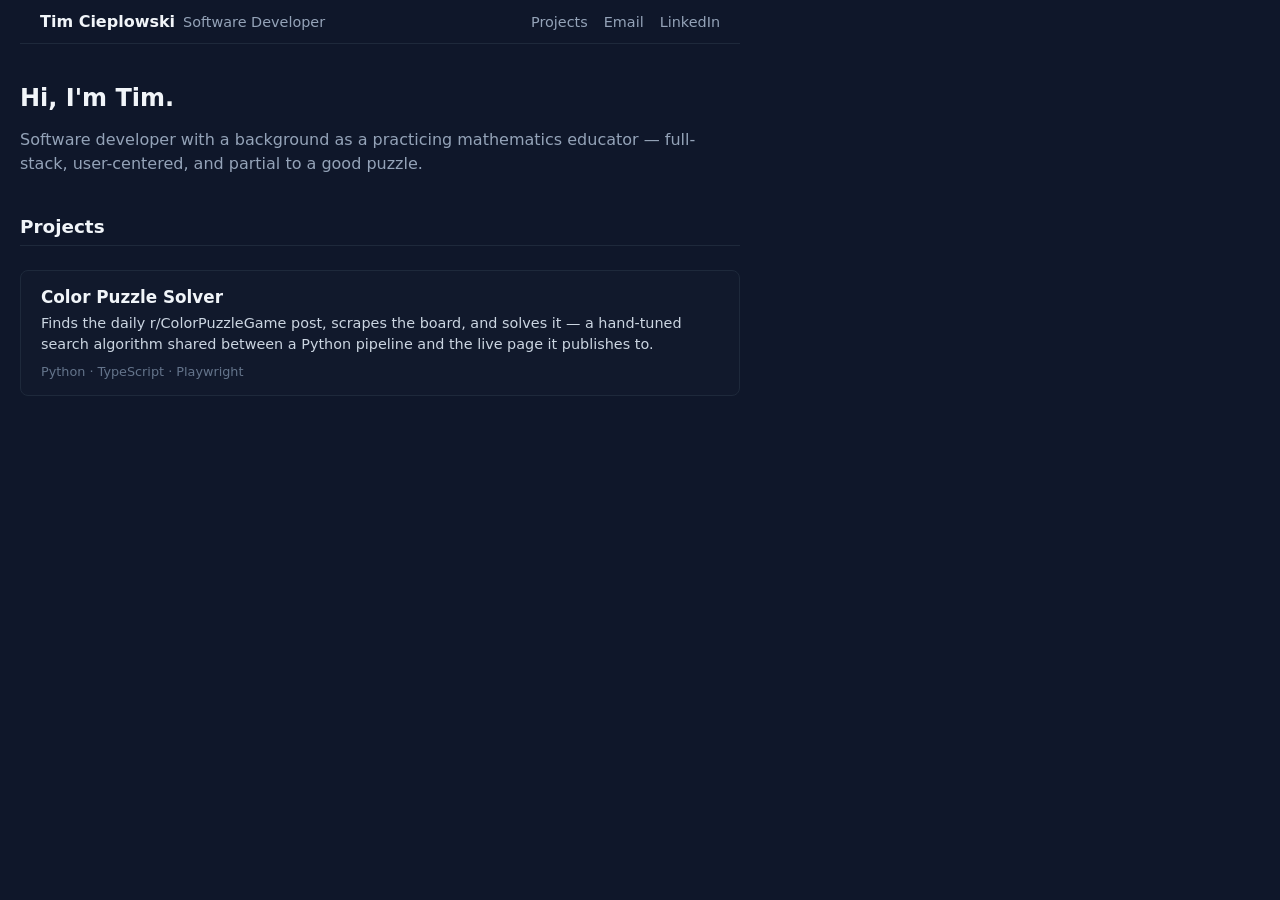
==== index.html @ 9eb48ba0 "Initial commit: landing page and shared portfolio header Co-Authored-By: Claude Sonnet 5 <noreply@an" ====
<!DOCTYPE html>
<html lang="en">
<head>
<meta charset="UTF-8">
<title>Tim Cieplowski</title>
<meta name="viewport" content="width=device-width, initial-scale=1.0">
<style>
  body {
    font-family: system-ui, sans-serif;
    background: #0f172a;
    color: #f1f5f9;
    max-width: 720px;
    margin: 0;
    padding: 0 1.25rem 3rem;
  }
  h1 { font-size: 1.5rem; margin-top: 2.5rem; }
  h2 { font-size: 1.15rem; margin-top: 2.5rem; border-bottom: 1px solid #1e293b; padding-bottom: 0.5rem; }
  p { color: #cbd5e1; line-height: 1.5; }
  .tagline { color: #94a3b8; }
  .projects { display: flex; flex-direction: column; gap: 1rem; margin-top: 1.5rem; }
  .project {
    display: block;
    border: 1px solid #1e293b;
    border-radius: 0.5rem;
    padding: 1rem 1.25rem;
    text-decoration: none;
    color: inherit;
    background: #1e293b22;
  }
  .project:hover { border-color: #334155; background: #1e293b55; }
  .project h3 { margin: 0 0 0.35rem; font-size: 1.05rem; color: #f1f5f9; }
  .project p { margin: 0; font-size: 0.9rem; }
  .project .tags { margin-top: 0.5rem; font-size: 0.8rem; color: #64748b; }
</style>
</head>
<body>
  <script src="header.js" defer></script>

  <h1>Hi, I'm Tim.</h1>
  <p class="tagline">Software developer with a background as a practicing mathematics educator — full-stack, user-centered, and partial to a good puzzle.</p>

  <h2 id="projects">Projects</h2>
  <div class="projects">
    <a class="project" href="https://timteachesmath.github.io/color-puzzle-solver/">
      <h3>Color Puzzle Solver</h3>
      <p>Finds the daily r/ColorPuzzleGame post, scrapes the board, and solves it — a hand-tuned search algorithm shared between a Python pipeline and the live page it publishes to.</p>
      <div class="tags">Python · TypeScript · Playwright</div>
    </a>
  </div>
</body>
</html>
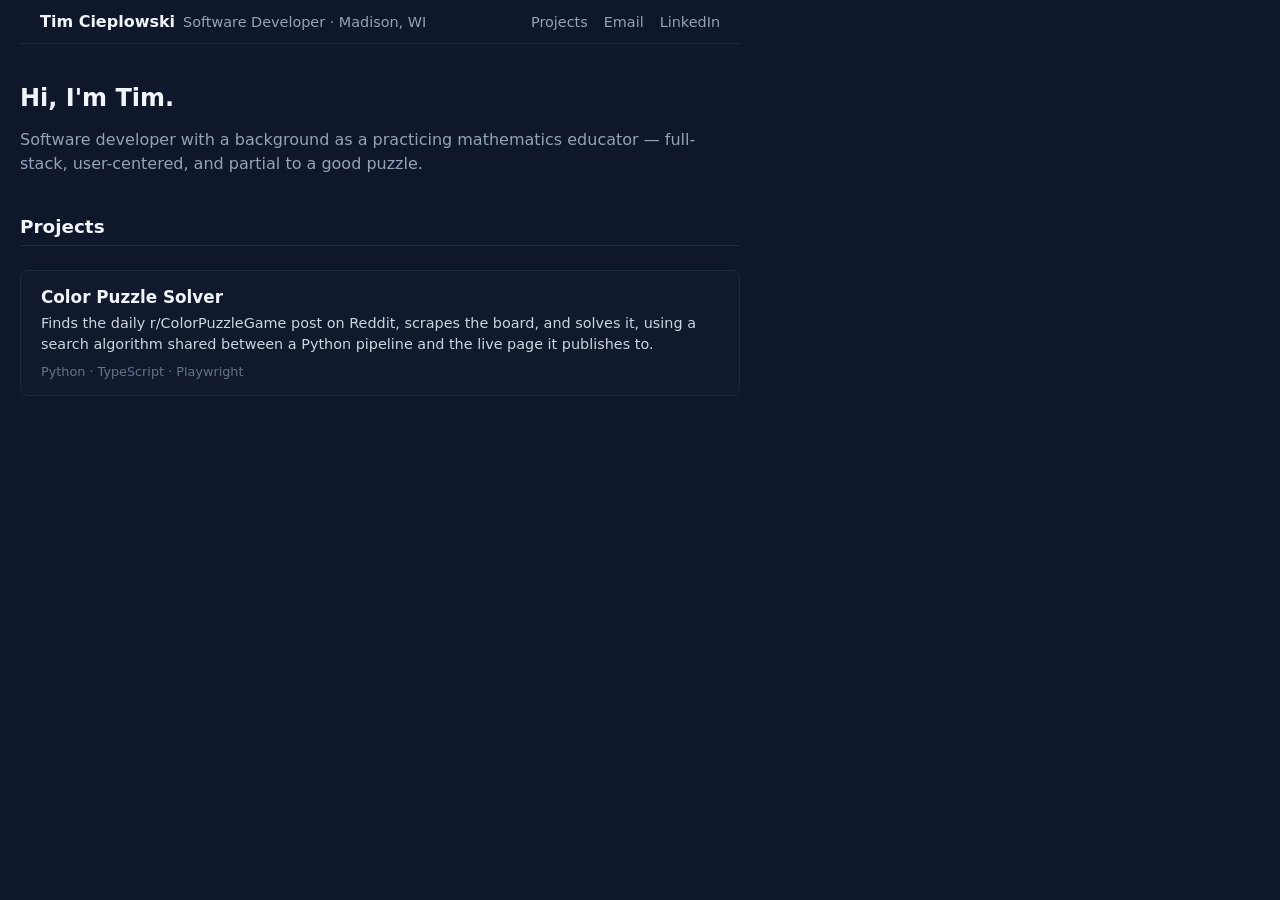
==== commit d8eb8295: "Match header details to resume, refine project description Co-Authored-By: Claude Sonnet 5 <noreply@" ====
--- a/index.html
+++ b/index.html
@@ -43,7 +43,7 @@
   <div class="projects">
     <a class="project" href="https://timteachesmath.github.io/color-puzzle-solver/">
       <h3>Color Puzzle Solver</h3>
-      <p>Finds the daily r/ColorPuzzleGame post, scrapes the board, and solves it — a hand-tuned search algorithm shared between a Python pipeline and the live page it publishes to.</p>
+      <p>Finds the daily r/ColorPuzzleGame post on Reddit, scrapes the board, and solves it, using a search algorithm shared between a Python pipeline and the live page it publishes to.</p>
       <div class="tags">Python · TypeScript · Playwright</div>
     </a>
   </div>
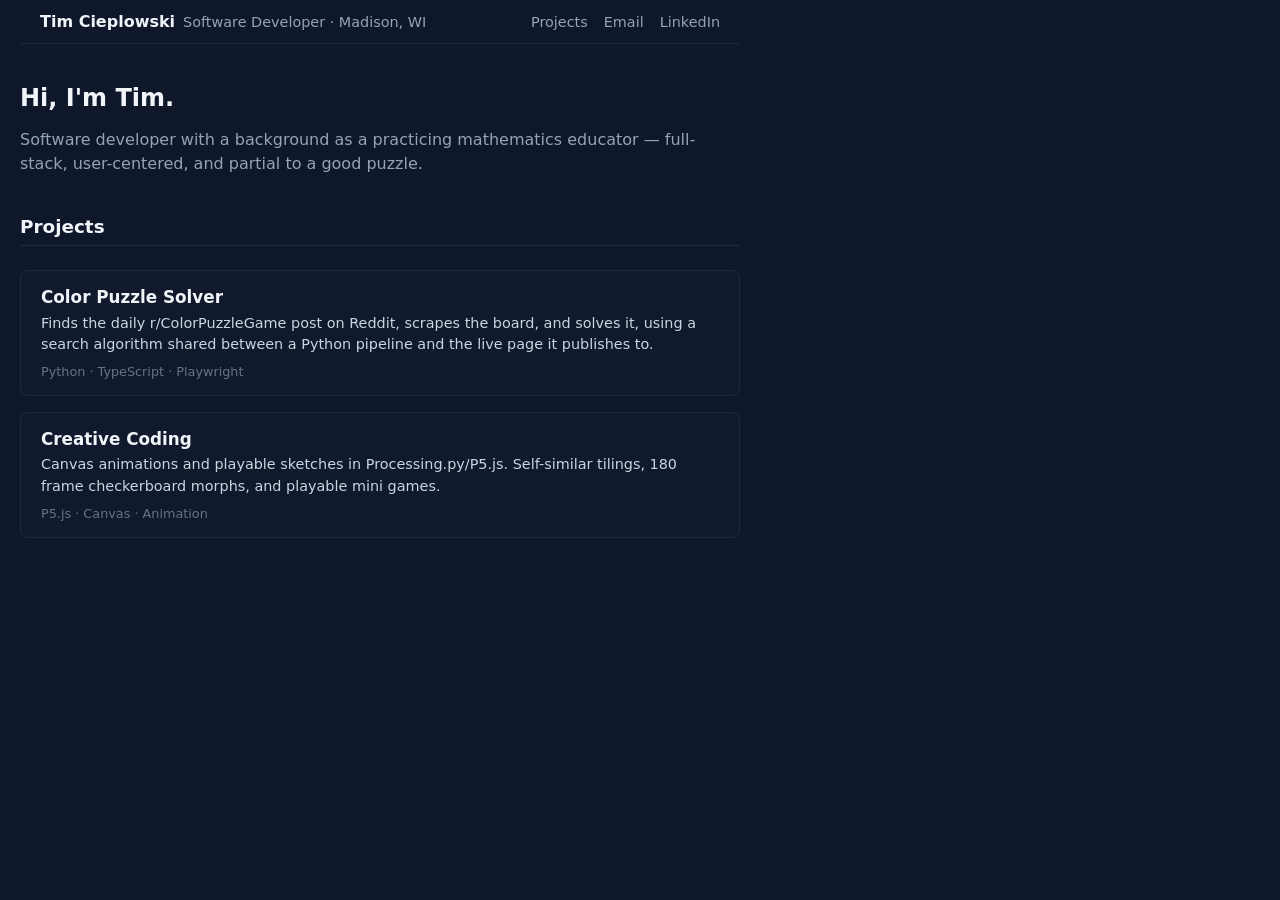
==== commit 5fb8b09b: "Add p5.js project" ====
--- a/index.html
+++ b/index.html
@@ -46,6 +46,11 @@
       <p>Finds the daily r/ColorPuzzleGame post on Reddit, scrapes the board, and solves it, using a search algorithm shared between a Python pipeline and the live page it publishes to.</p>
       <div class="tags">Python · TypeScript · Playwright</div>
     </a>
+    <a class="project" href="p5.html" >
+      <h3>Creative Coding</h3>
+      <p>Canvas animations and playable sketches in Processing.py/P5.js. Self-similar tilings, 180 frame checkerboard morphs, and playable mini games.</p>
+      <div class="tags">P5.js · Canvas · Animation</div>
+    </a>
   </div>
 </body>
 </html>
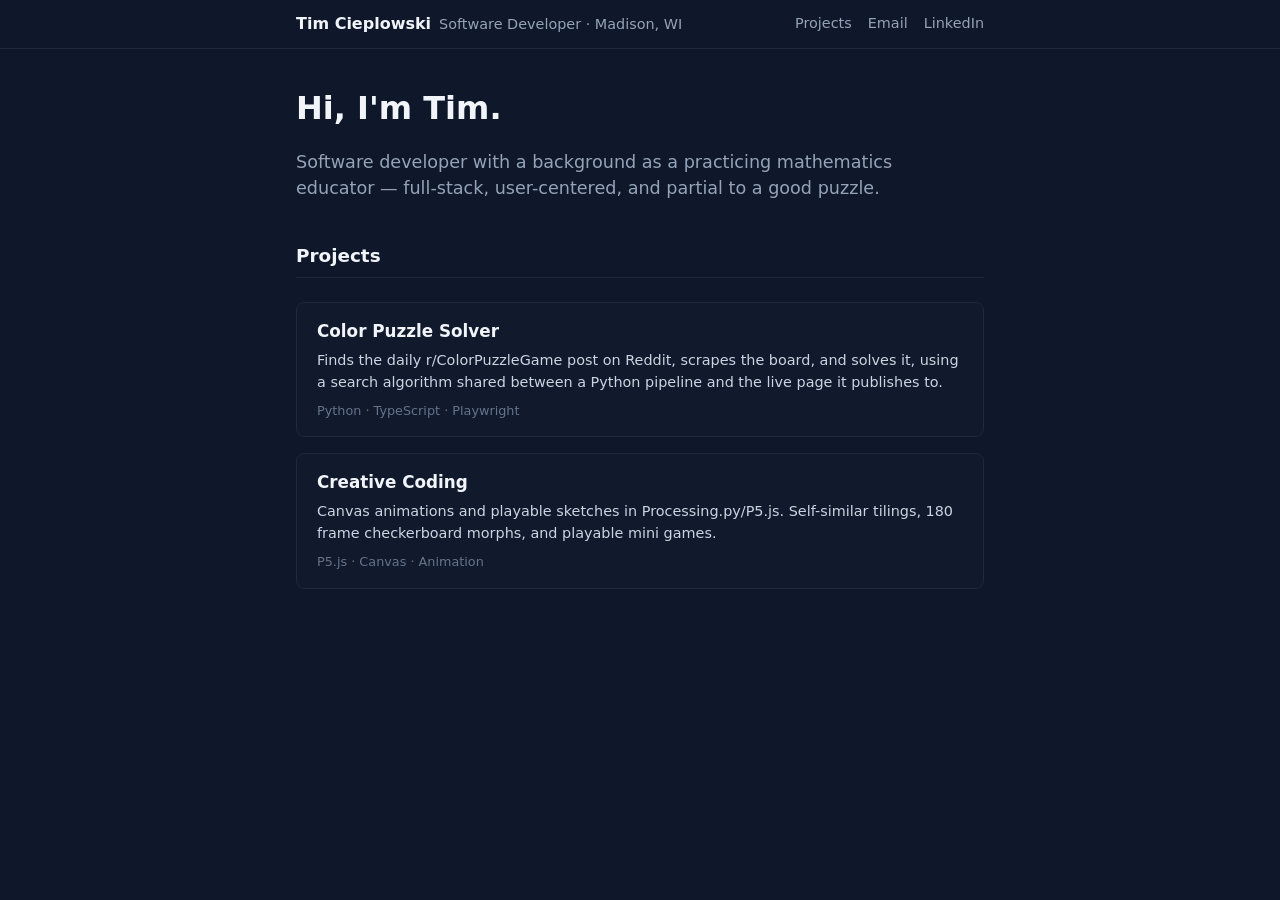
==== commit 81c61538: "shared style sheet" ====
--- a/index.html
+++ b/index.html
@@ -4,53 +4,28 @@
 <meta charset="UTF-8">
 <title>Tim Cieplowski</title>
 <meta name="viewport" content="width=device-width, initial-scale=1.0">
-<style>
-  body {
-    font-family: system-ui, sans-serif;
-    background: #0f172a;
-    color: #f1f5f9;
-    max-width: 720px;
-    margin: 0;
-    padding: 0 1.25rem 3rem;
-  }
-  h1 { font-size: 1.5rem; margin-top: 2.5rem; }
-  h2 { font-size: 1.15rem; margin-top: 2.5rem; border-bottom: 1px solid #1e293b; padding-bottom: 0.5rem; }
-  p { color: #cbd5e1; line-height: 1.5; }
-  .tagline { color: #94a3b8; }
-  .projects { display: flex; flex-direction: column; gap: 1rem; margin-top: 1.5rem; }
-  .project {
-    display: block;
-    border: 1px solid #1e293b;
-    border-radius: 0.5rem;
-    padding: 1rem 1.25rem;
-    text-decoration: none;
-    color: inherit;
-    background: #1e293b22;
-  }
-  .project:hover { border-color: #334155; background: #1e293b55; }
-  .project h3 { margin: 0 0 0.35rem; font-size: 1.05rem; color: #f1f5f9; }
-  .project p { margin: 0; font-size: 0.9rem; }
-  .project .tags { margin-top: 0.5rem; font-size: 0.8rem; color: #64748b; }
-</style>
+<link rel="stylesheet" href="site.css">
 </head>
 <body>
   <script src="header.js" defer></script>
 
-  <h1>Hi, I'm Tim.</h1>
-  <p class="tagline">Software developer with a background as a practicing mathematics educator — full-stack, user-centered, and partial to a good puzzle.</p>
+  <main class="page">
+    <h1>Hi, I'm Tim.</h1>
+    <p class="lede">Software developer with a background as a practicing mathematics educator — full-stack, user-centered, and partial to a good puzzle.</p>
 
-  <h2 id="projects">Projects</h2>
-  <div class="projects">
-    <a class="project" href="https://timteachesmath.github.io/color-puzzle-solver/">
-      <h3>Color Puzzle Solver</h3>
-      <p>Finds the daily r/ColorPuzzleGame post on Reddit, scrapes the board, and solves it, using a search algorithm shared between a Python pipeline and the live page it publishes to.</p>
-      <div class="tags">Python · TypeScript · Playwright</div>
-    </a>
-    <a class="project" href="p5.html" >
-      <h3>Creative Coding</h3>
-      <p>Canvas animations and playable sketches in Processing.py/P5.js. Self-similar tilings, 180 frame checkerboard morphs, and playable mini games.</p>
-      <div class="tags">P5.js · Canvas · Animation</div>
-    </a>
-  </div>
+    <h2 id="projects">Projects</h2>
+    <div class="card-grid">
+      <a class="card" href="https://timteachesmath.github.io/color-puzzle-solver/">
+        <h3>Color Puzzle Solver</h3>
+        <p>Finds the daily r/ColorPuzzleGame post on Reddit, scrapes the board, and solves it, using a search algorithm shared between a Python pipeline and the live page it publishes to.</p>
+        <div class="tags">Python · TypeScript · Playwright</div>
+      </a>
+      <a class="card" href="p5.html">
+        <h3>Creative Coding</h3>
+        <p>Canvas animations and playable sketches in Processing.py/P5.js. Self-similar tilings, 180 frame checkerboard morphs, and playable mini games.</p>
+        <div class="tags">P5.js · Canvas · Animation</div>
+      </a>
+    </div>
+  </main>
 </body>
 </html>
--- a/site.css
+++ b/site.css
@@ -0,0 +1,352 @@
+/* Shared styles for timteachesmath.github.io and the project pages that link
+   it (the Color Puzzle Solver, the Zingo fairness page). This file is the one
+   copy — the other repos pull it cross-origin the same way they already pull
+   header.js — so a change here lands on every page at once.
+
+   What belongs here: design tokens, base typography, and any component used
+   on more than one page. Anything that exists on exactly one page stays in
+   that page. */
+
+:root {
+  /* Palette. Slate-family, so anything added later (a warning colour, a new
+     accent) has an obvious neighbour to pick from. */
+  --bg: #0f172a;
+  --surface: #1e293b;
+  --surface-soft: #1e293b22;
+  --surface-soft-hover: #1e293b55;
+  --border: #1e293b;
+  --border-strong: #334155;
+
+  --text: #f1f5f9;
+  --text-soft: #cbd5e1;
+  --muted: #94a3b8;
+  --dim: #64748b;
+
+  --accent: #38bdf8;
+  --accent-hover: #7dd3fc;
+  --accent-visited: #c4b5fd;
+  --action: #0ea5e9;
+
+  --success: #34d399;
+  --warn: #fbbf24;
+  --danger: #f87171;
+
+  /* Layout. A page that needs a wider column (a chart, a wide table)
+     overrides --measure on :root, not on .page, so the header — which is
+     capped by the same token — stays aligned with the content under it. */
+  --measure: 720px;
+  --gutter: 1rem;
+  --radius: 0.5rem;
+  --radius-sm: 0.375rem;
+
+  --font: system-ui, sans-serif;
+  --font-mono: ui-monospace, SFMono-Regular, Menlo, monospace;
+
+  /* Gives native controls — textareas, scrollbars, focus rings — the dark
+     treatment without each page restyling them. */
+  color-scheme: dark;
+}
+
+*,
+*::before,
+*::after {
+  box-sizing: border-box;
+}
+
+body {
+  margin: 0;
+  background: var(--bg);
+  color: var(--text);
+  font-family: var(--font);
+  line-height: 1.5;
+}
+
+/* The header spans the viewport, so the reading column is a wrapper inside
+   body rather than a max-width on body itself. */
+.page {
+  max-width: var(--measure);
+  margin: 0 auto;
+  padding: 0 var(--gutter) 3rem;
+}
+
+/* ---- Type ---------------------------------------------------------- */
+
+/* One fluid step for h1 covers both the narrow project pages and the wide
+   ones without a per-page override. */
+h1 {
+  font-size: clamp(1.5rem, 1.1rem + 1.6vw, 2rem);
+  line-height: 1.2;
+  margin-top: 2.5rem;
+}
+
+h2 {
+  font-size: 1.15rem;
+  margin-top: 2.5rem;
+  border-bottom: 1px solid var(--border);
+  padding-bottom: 0.5rem;
+}
+
+h3 {
+  font-size: 1.05rem;
+}
+
+p {
+  color: var(--text-soft);
+}
+
+/* The opening paragraph under an h1. */
+.lede {
+  color: var(--muted);
+  font-size: 1.1rem;
+  max-width: 60ch;
+  margin: 0.5rem 0 0;
+}
+
+ol,
+ul {
+  padding-left: 1.5rem;
+}
+
+li {
+  margin: 0.25rem 0;
+}
+
+/* ---- Links --------------------------------------------------------- */
+
+/* Default link colours are unreadable on this background. The underline is a
+   transparent bottom border that gains colour on hover, which avoids the 1px
+   text shift that toggling text-decoration causes. */
+a {
+  color: var(--accent);
+  text-decoration: none;
+  border-bottom: 1px solid transparent;
+  transition: color 0.15s ease, border-color 0.15s ease;
+}
+
+a:hover {
+  color: var(--accent-hover);
+  border-bottom-color: currentColor;
+}
+
+a:visited {
+  color: var(--accent-visited);
+}
+
+/* Keyboard users need a visible focus ring; :focus-visible shows it for tab
+   navigation without flashing it on every mouse click. */
+a:focus-visible,
+button:focus-visible,
+summary:focus-visible {
+  outline: 2px solid var(--accent);
+  outline-offset: 2px;
+  border-radius: 2px;
+}
+
+/* Marks links that leave the site, so opening a new tab isn't a surprise. */
+.link-external::after {
+  content: " ↗";
+  font-size: 0.85em;
+  color: var(--muted);
+}
+
+/* ---- Header (markup comes from header.js) -------------------------- */
+
+.tc-header {
+  background: var(--bg);
+  border-bottom: 1px solid var(--border);
+  font-size: 0.9rem;
+  position: sticky;
+  top: 0;
+  z-index: 1000;
+}
+
+.tc-header__inner {
+  display: flex;
+  align-items: center;
+  justify-content: space-between;
+  flex-wrap: wrap;
+  gap: 0.75rem;
+  max-width: var(--measure);
+  margin: 0 auto;
+  padding: 0.75rem var(--gutter);
+}
+
+.tc-header a {
+  color: inherit;
+  border-bottom: 0;
+}
+
+.tc-header a:visited {
+  color: inherit;
+}
+
+.tc-header a:hover {
+  color: var(--text);
+  text-decoration: underline;
+}
+
+.tc-header__name {
+  font-weight: 700;
+  font-size: 1rem;
+}
+
+.tc-header__title {
+  color: var(--muted);
+  font-weight: 400;
+  margin-left: 0.5rem;
+}
+
+.tc-header__links {
+  display: flex;
+  gap: 1rem;
+  color: var(--muted);
+}
+
+/* ---- Cards --------------------------------------------------------- */
+
+.card-grid {
+  display: flex;
+  flex-direction: column;
+  gap: 1rem;
+  margin-top: 1.5rem;
+}
+
+.card {
+  display: block;
+  border: 1px solid var(--border);
+  border-radius: var(--radius);
+  padding: 1rem 1.25rem;
+  text-decoration: none;
+  color: inherit;
+  background: var(--surface-soft);
+}
+
+.card:visited {
+  color: inherit;
+}
+
+.card:hover {
+  color: inherit;
+  border-color: var(--border-strong);
+  background: var(--surface-soft-hover);
+}
+
+.card h3 {
+  margin: 0 0 0.35rem;
+  color: var(--text);
+}
+
+.card p {
+  margin: 0;
+  font-size: 0.9rem;
+}
+
+.tags {
+  margin-top: 0.5rem;
+  font-size: 0.8rem;
+  color: var(--dim);
+}
+
+/* ---- Lists of linked items with descriptions ----------------------- */
+
+.item-list {
+  list-style: none;
+  padding-left: 0;
+}
+
+.item-list li {
+  margin: 0 0 1.1rem;
+}
+
+.desc {
+  margin: 0.2rem 0 0;
+  color: var(--muted);
+  font-size: 0.9rem;
+  line-height: 1.45;
+}
+
+/* ---- Forms --------------------------------------------------------- */
+
+textarea {
+  width: 100%;
+  background: var(--surface);
+  color: var(--text);
+  border: 1px solid var(--border-strong);
+  border-radius: var(--radius-sm);
+  padding: 0.5rem;
+  font-family: var(--font-mono);
+  font-size: 0.85rem;
+  line-height: 1.55;
+  resize: vertical;
+}
+
+textarea:focus-visible {
+  outline: 2px solid var(--accent);
+  outline-offset: 1px;
+  border-color: var(--accent);
+}
+
+button {
+  background: var(--action);
+  color: var(--bg);
+  border: none;
+  border-radius: var(--radius-sm);
+  padding: 0.5rem 1rem;
+  font: inherit;
+  font-weight: 700;
+  cursor: pointer;
+}
+
+button:hover:not(:disabled) {
+  background: var(--accent);
+}
+
+button:disabled {
+  opacity: 0.6;
+  cursor: default;
+}
+
+/* ---- Status text --------------------------------------------------- */
+
+.error {
+  color: var(--danger);
+}
+
+.help {
+  display: block;
+  color: var(--muted);
+  font-size: 0.85rem;
+}
+
+/* ---- Disclosure ---------------------------------------------------- */
+
+/* <details>/<summary> gives the toggle, keyboard support and correct
+   semantics for free; this just swaps the default disclosure marker for a
+   chevron that rotates when open. Clicking anywhere on the summary — chevron
+   or title — toggles it. */
+details.disclosure {
+  margin: 1rem 0;
+}
+
+details.disclosure > summary {
+  cursor: pointer;
+  list-style: none;
+  display: flex;
+  align-items: center;
+  gap: 0.4rem;
+}
+
+details.disclosure > summary::-webkit-details-marker {
+  display: none;
+}
+
+details.disclosure > summary::before {
+  content: "\25B6";
+  font-size: 0.7em;
+  color: var(--muted);
+  transition: transform 0.15s ease;
+}
+
+details.disclosure[open] > summary::before {
+  transform: rotate(90deg);
+}
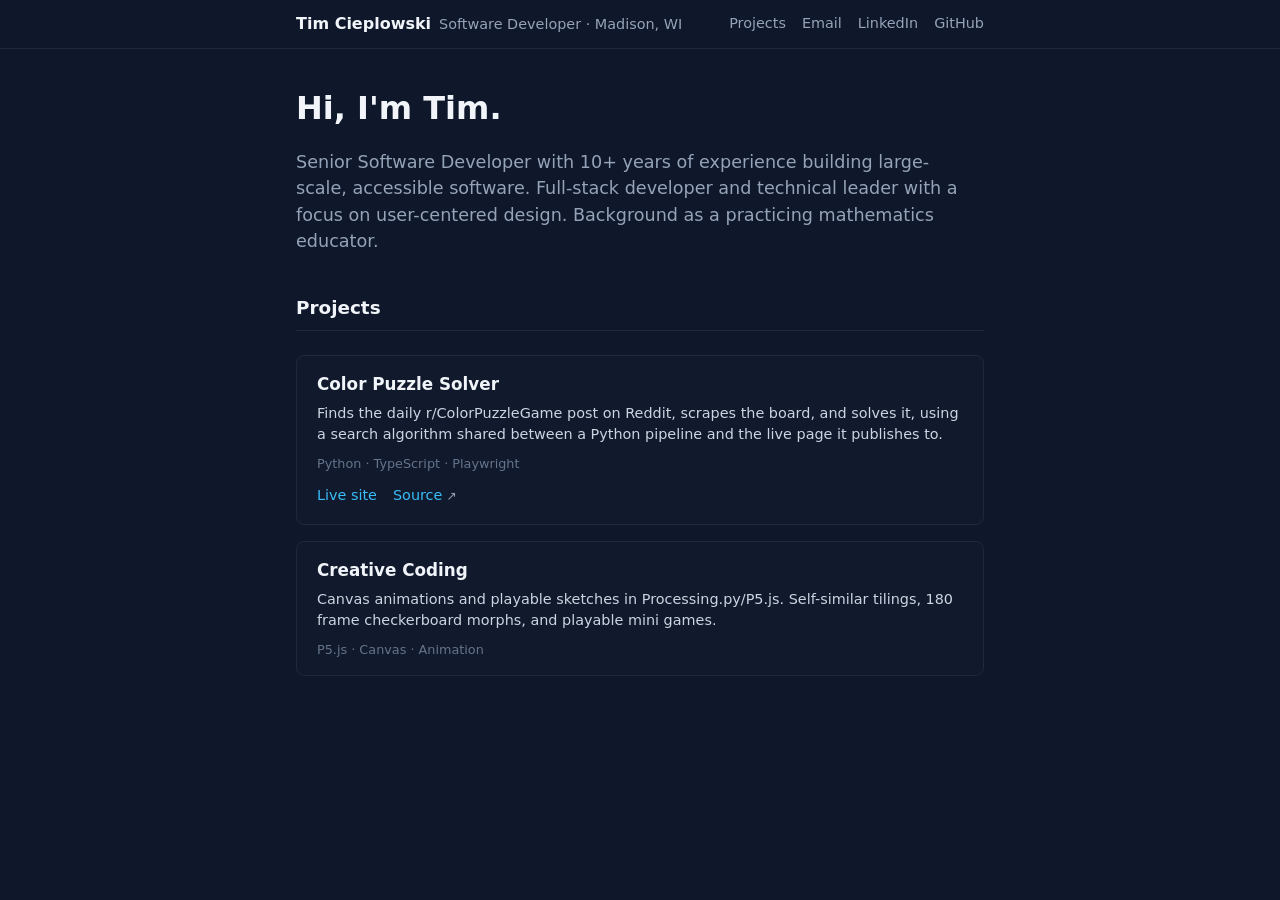
==== commit f50ec498: "Add github links" ====
--- a/index.html
+++ b/index.html
@@ -11,15 +11,19 @@
 
   <main class="page">
     <h1>Hi, I'm Tim.</h1>
-    <p class="lede">Software developer with a background as a practicing mathematics educator — full-stack, user-centered, and partial to a good puzzle.</p>
+    <p class="lede">Senior Software Developer with 10+ years of experience building large-scale, accessible software. Full-stack developer and technical leader with a focus on user-centered design. Background as a practicing mathematics educator.</p>
 
     <h2 id="projects">Projects</h2>
     <div class="card-grid">
-      <a class="card" href="https://timteachesmath.github.io/color-puzzle-solver/">
+      <article class="card">
         <h3>Color Puzzle Solver</h3>
         <p>Finds the daily r/ColorPuzzleGame post on Reddit, scrapes the board, and solves it, using a search algorithm shared between a Python pipeline and the live page it publishes to.</p>
         <div class="tags">Python · TypeScript · Playwright</div>
-      </a>
+        <div class="card__links">
+          <a href="https://timteachesmath.github.io/color-puzzle-solver/">Live site</a>
+          <a class="link-external" href="https://github.com/timteachesmath/color-puzzle-solver" target="_blank" rel="noopener">Source</a>
+        </div>
+      </article>
       <a class="card" href="p5.html">
         <h3>Creative Coding</h3>
         <p>Canvas animations and playable sketches in Processing.py/P5.js. Self-similar tilings, 180 frame checkerboard morphs, and playable mini games.</p>
--- a/site.css
+++ b/site.css
@@ -245,6 +245,17 @@
   margin-top: 0.5rem;
   font-size: 0.8rem;
   color: var(--dim);
+}
+
+/* A card with more than one destination (a live site and its source) is a
+   plain container with a row of links, since links can't nest inside a
+   card that is itself one link. */
+.card__links {
+  display: flex;
+  flex-wrap: wrap;
+  gap: 1rem;
+  margin-top: 0.75rem;
+  font-size: 0.9rem;
 }
 
 /* ---- Lists of linked items with descriptions ----------------------- */
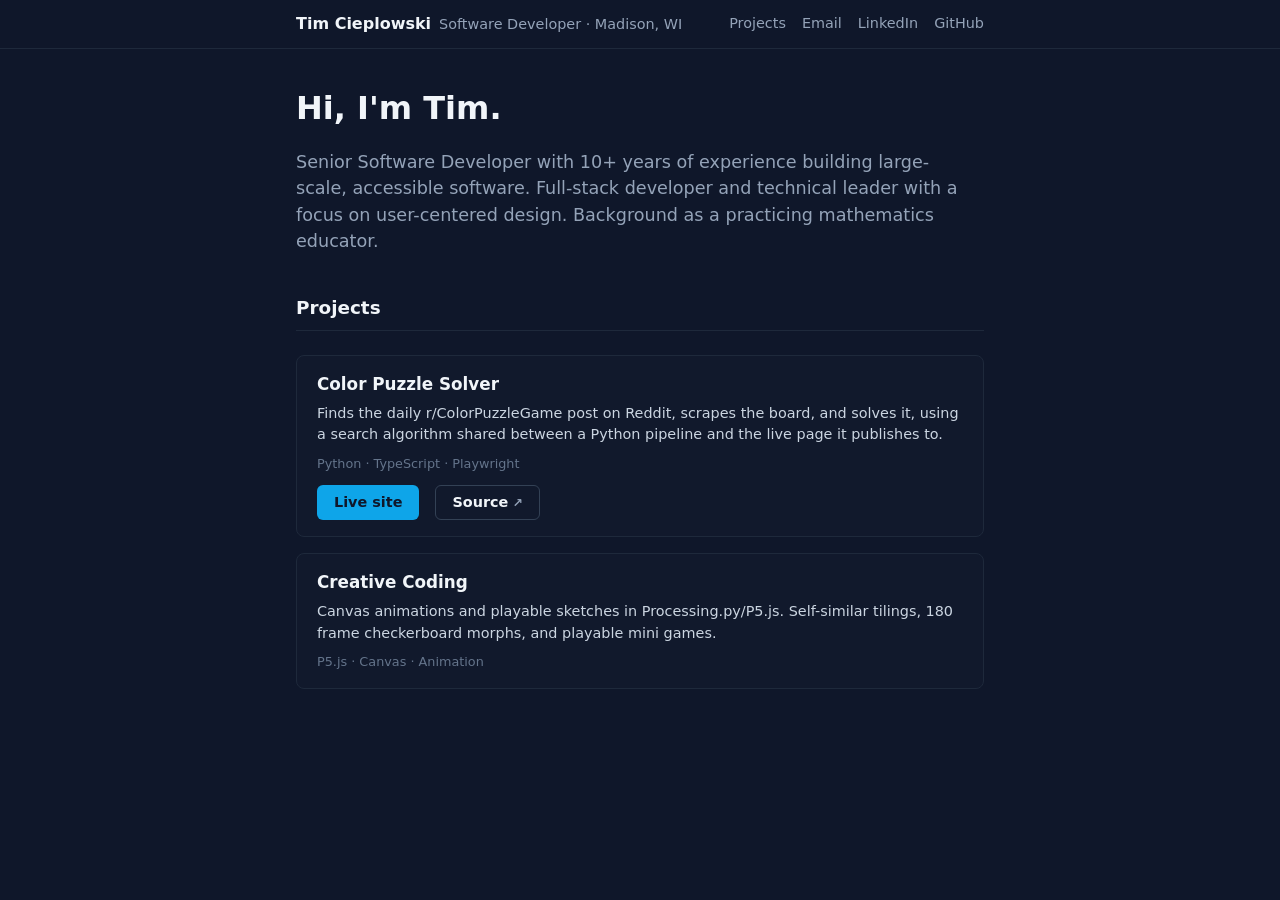
==== commit e092dd53: "increase clickable area" ====
--- a/index.html
+++ b/index.html
@@ -1,35 +1,44 @@
 <!DOCTYPE html>
 <html lang="en">
+
 <head>
-<meta charset="UTF-8">
-<title>Tim Cieplowski</title>
-<meta name="viewport" content="width=device-width, initial-scale=1.0">
-<link rel="stylesheet" href="site.css">
+  <meta charset="UTF-8">
+  <title>Tim Cieplowski</title>
+  <meta name="viewport" content="width=device-width, initial-scale=1.0">
+  <link rel="stylesheet" href="site.css">
 </head>
+
 <body>
   <script src="header.js" defer></script>
 
   <main class="page">
     <h1>Hi, I'm Tim.</h1>
-    <p class="lede">Senior Software Developer with 10+ years of experience building large-scale, accessible software. Full-stack developer and technical leader with a focus on user-centered design. Background as a practicing mathematics educator.</p>
+    <p class="lede">Senior Software Developer with 10+ years of experience building large-scale, accessible software.
+      Full-stack developer and technical leader with a focus on user-centered design. Background as a practicing
+      mathematics educator.</p>
 
     <h2 id="projects">Projects</h2>
     <div class="card-grid">
       <article class="card">
-        <h3>Color Puzzle Solver</h3>
-        <p>Finds the daily r/ColorPuzzleGame post on Reddit, scrapes the board, and solves it, using a search algorithm shared between a Python pipeline and the live page it publishes to.</p>
+        <h3><a class="card__stretched-link" href="https://timteachesmath.github.io/color-puzzle-solver/">Color Puzzle
+            Solver</a></h3>
+        <p>Finds the daily r/ColorPuzzleGame post on Reddit, scrapes the board, and solves it, using a search
+          algorithm shared between a Python pipeline and the live page it publishes to.</p>
         <div class="tags">Python · TypeScript · Playwright</div>
         <div class="card__links">
-          <a href="https://timteachesmath.github.io/color-puzzle-solver/">Live site</a>
-          <a class="link-external" href="https://github.com/timteachesmath/color-puzzle-solver" target="_blank" rel="noopener">Source</a>
+          <a class="btn" href="https://timteachesmath.github.io/color-puzzle-solver/">Live site</a>
+          <a class="btn btn--outline link-external" href="https://github.com/timteachesmath/color-puzzle-solver"
+            target="_blank" rel="noopener">Source</a>
         </div>
       </article>
       <a class="card" href="p5.html">
         <h3>Creative Coding</h3>
-        <p>Canvas animations and playable sketches in Processing.py/P5.js. Self-similar tilings, 180 frame checkerboard morphs, and playable mini games.</p>
+        <p>Canvas animations and playable sketches in Processing.py/P5.js. Self-similar tilings, 180 frame checkerboard
+          morphs, and playable mini games.</p>
         <div class="tags">P5.js · Canvas · Animation</div>
       </a>
     </div>
   </main>
 </body>
-</html>
+
+</html>
--- a/site.css
+++ b/site.css
@@ -212,6 +212,7 @@
 }
 
 .card {
+  position: relative;
   display: block;
   border: 1px solid var(--border);
   border-radius: var(--radius);
@@ -245,6 +246,32 @@
   margin-top: 0.5rem;
   font-size: 0.8rem;
   color: var(--dim);
+}
+
+/* A card that holds other links can't itself be one link, so its title link
+   carries an overlay that covers the whole card instead. That keeps a single
+   short link name for screen readers and a focus ring around the full card.
+   The overlay does block selecting the card's text; that's the trade. */
+.card__stretched-link,
+.card__stretched-link:visited,
+.card__stretched-link:hover {
+  color: inherit;
+}
+
+.card__stretched-link::after {
+  content: "";
+  position: absolute;
+  inset: 0;
+  border-radius: var(--radius);
+}
+
+.card__stretched-link:focus-visible {
+  outline: none;
+}
+
+.card__stretched-link:focus-visible::after {
+  outline: 2px solid var(--accent);
+  outline-offset: 2px;
 }
 
 /* A card with more than one destination (a live site and its source) is a
@@ -258,6 +285,14 @@
   font-size: 0.9rem;
 }
 
+/* Lift the links themselves, not the row, above a stretched link's overlay:
+   the row spans the card, so lifting it would leave the empty space beside
+   the buttons dead to clicks. */
+.card__links > * {
+  position: relative;
+  z-index: 1;
+}
+
 /* ---- Lists of linked items with descriptions ----------------------- */
 
 .item-list {
@@ -317,6 +352,47 @@
   cursor: default;
 }
 
+/* A link styled as a button, for navigation that deserves the same weight
+   as an action. Mirrors button above; the extra rules undo the base link
+   styles (underline border, visited colour) that a plain button never has.
+   The border is always present, transparent on the filled variant, so both
+   variants are the same size side by side. */
+.btn {
+  display: inline-block;
+  background: var(--action);
+  color: var(--bg);
+  border: 1px solid transparent;
+  border-radius: var(--radius-sm);
+  padding: 0.5rem 1rem;
+  font-weight: 700;
+  line-height: 1.2;
+  transition: background-color 0.15s ease, border-color 0.15s ease, color 0.15s ease;
+}
+
+.btn:visited {
+  color: var(--bg);
+}
+
+.btn:hover {
+  background: var(--accent);
+  color: var(--bg);
+  border-color: transparent;
+}
+
+/* Secondary: same shape, no fill, for the less-travelled of two choices. */
+.btn--outline,
+.btn--outline:visited {
+  background: transparent;
+  color: var(--text);
+  border-color: var(--border-strong);
+}
+
+.btn--outline:hover {
+  background: var(--surface);
+  color: var(--text);
+  border-color: var(--accent);
+}
+
 /* ---- Status text --------------------------------------------------- */
 
 .error {
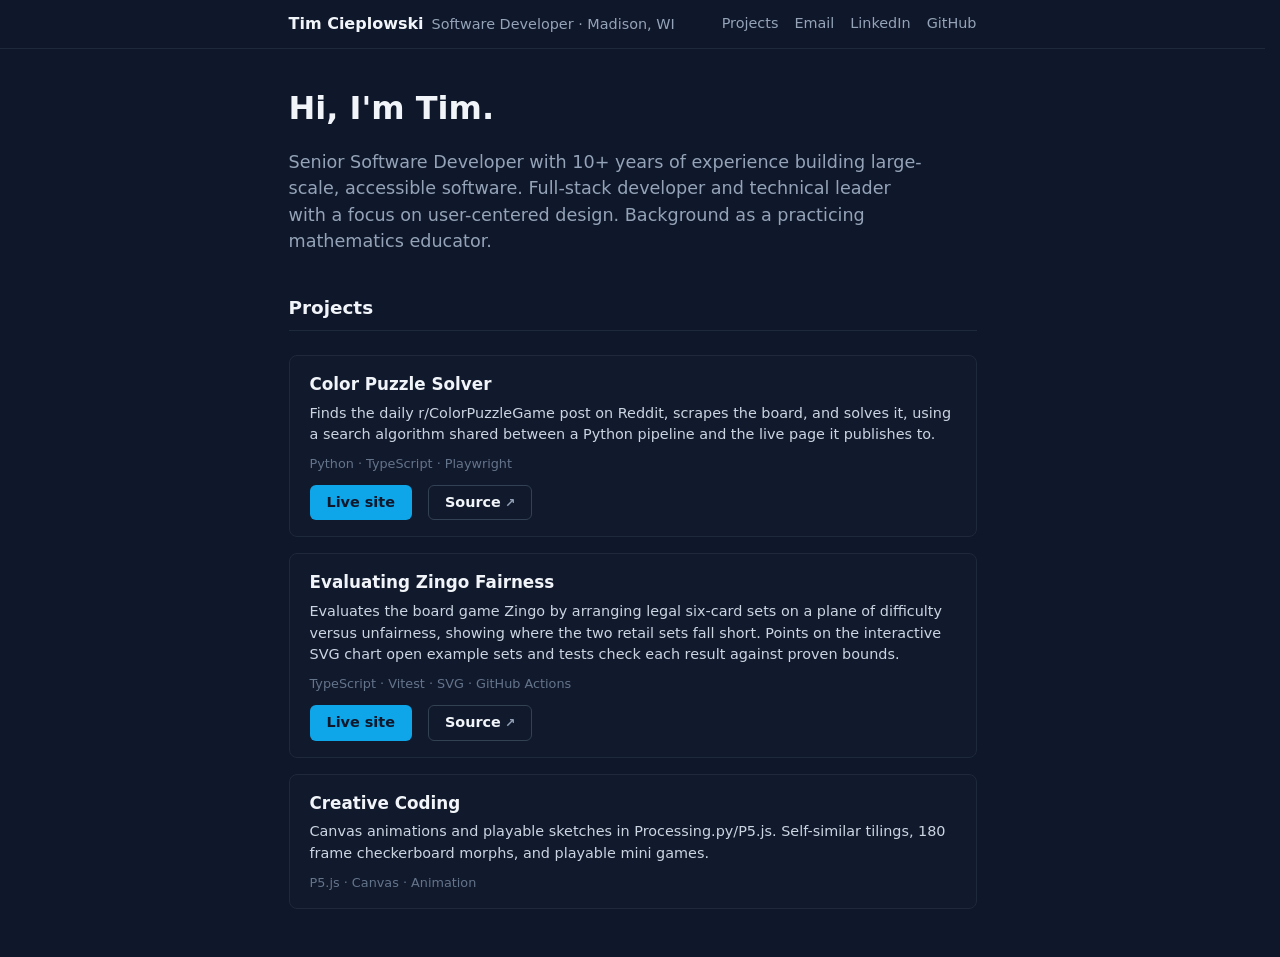
==== commit f2345411: "Add zingo project and technical details sections" ====
--- a/index.html
+++ b/index.html
@@ -31,6 +31,19 @@
             target="_blank" rel="noopener">Source</a>
         </div>
       </article>
+
+      <article class="card">
+        <h3><a class="card__stretched-link" href="https://timteachesmath.github.io/zingo/">Evaluating Zingo Fairness</a></h3>
+        <p>Evaluates the board game Zingo by arranging legal six-card sets on a plane of difficulty versus
+          unfairness, showing where the two retail sets fall short. Points on the interactive SVG chart open example sets and tests check each result against proven bounds.</p>
+        <div class="tags">TypeScript · Vitest · SVG · GitHub Actions</div>
+        <div class="card__links">
+          <a class="btn" href="https://timteachesmath.github.io/zingo/">Live site</a>
+          <a class="btn btn--outline link-external" href="https://github.com/timteachesmath/zingo"
+            target="_blank" rel="noopener">Source</a>
+        </div>
+      </article>
+
       <a class="card" href="p5.html">
         <h3>Creative Coding</h3>
         <p>Canvas animations and playable sketches in Processing.py/P5.js. Self-similar tilings, 180 frame checkerboard
--- a/site.css
+++ b/site.css
@@ -53,6 +53,15 @@
   box-sizing: border-box;
 }
 
+/* Classic scrollbars (Windows, Linux) take width only on pages long enough
+   to scroll, which shifts every centred column sideways between a short page
+   and a long one. Reserving the gutter on every page keeps the header and
+   page column in the same place site-wide. Overlay scrollbars (macOS, mobile)
+   take no width, so this is a no-op there. */
+html {
+  scrollbar-gutter: stable;
+}
+
 body {
   margin: 0;
   background: var(--bg);
@@ -94,11 +103,13 @@
   color: var(--text-soft);
 }
 
-/* The opening paragraph under an h1. */
+/* The opening paragraph under an h1. The cap is roughly the text width inside
+   a .card in the default column, so the lede lines up with the descriptions
+   below it. */
 .lede {
   color: var(--muted);
   font-size: 1.1rem;
-  max-width: 60ch;
+  max-width: 40rem;
   margin: 0.5rem 0 0;
 }
 
@@ -291,6 +302,30 @@
 .card__links > * {
   position: relative;
   z-index: 1;
+}
+
+/* A project page's closing "Technical Details" card. The card above is built
+   for the homepage's one-line link tiles, so this static, multi-paragraph one
+   undoes the parts that assume that: the hover highlight, the heading styling
+   an h2 brings, and the zero margin between paragraphs. */
+.colophon {
+  margin-top: 2.5rem;
+}
+
+.colophon:hover {
+  border-color: var(--border);
+  background: var(--surface-soft);
+}
+
+.colophon h2 {
+  margin: 0 0 0.35rem;
+  border: 0;
+  padding: 0;
+  color: var(--text);
+}
+
+.colophon p + p {
+  margin-top: 0.75rem;
 }
 
 /* ---- Lists of linked items with descriptions ----------------------- */
